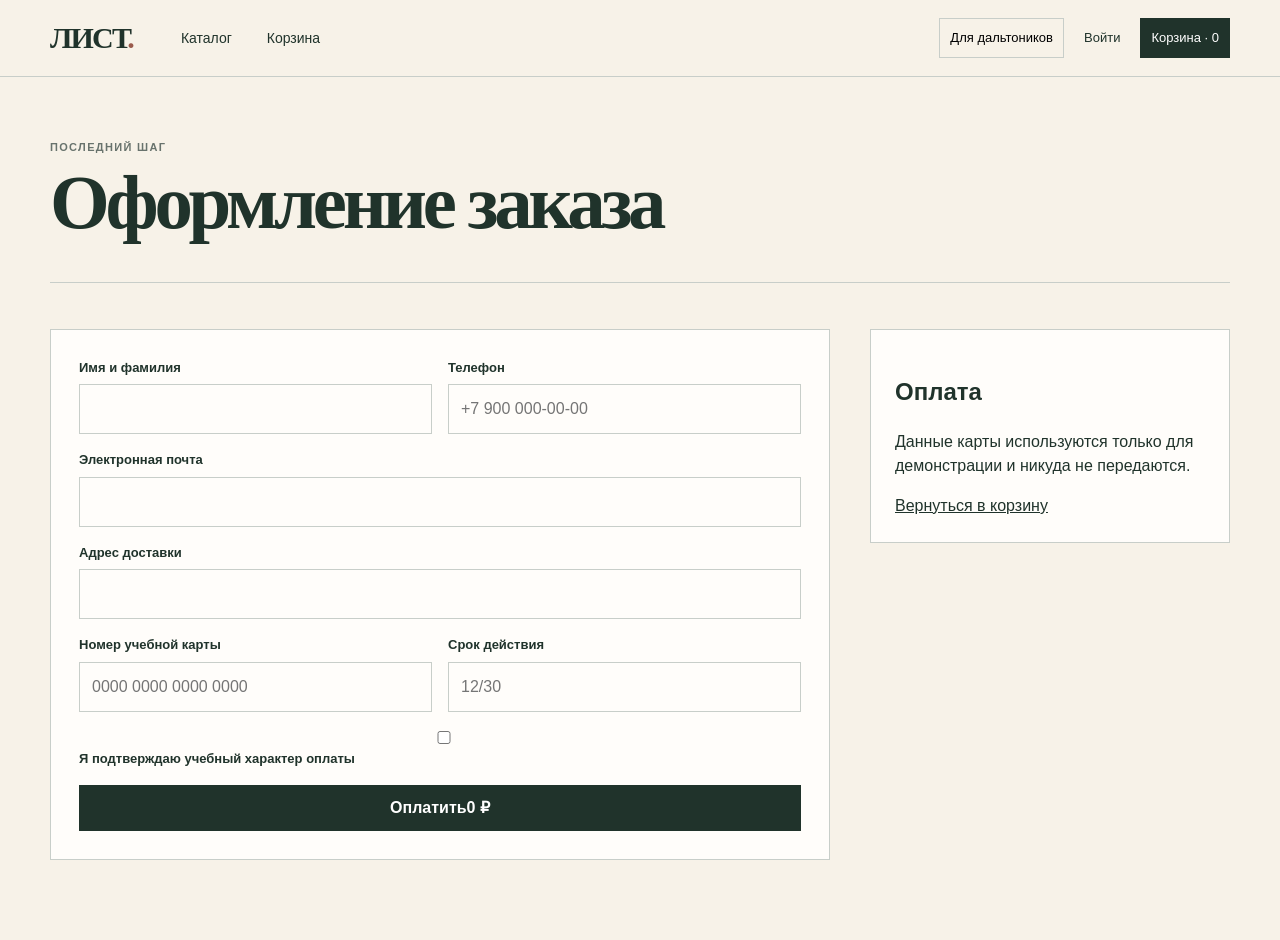
==== checkout.html @ 5b227c7c "Add files via upload" ====
<!doctype html><html lang="ru"><head><meta charset="utf-8"><meta name="viewport" content="width=device-width,initial-scale=1"><title>Оформление заказа — ЛИСТ</title><link rel="stylesheet" href="css/style.css"><script src="js/data.js" defer></script><script src="js/app.js" defer></script></head><body><header class="site-header"><div class="container header-inner"><a class="logo" href="index.html">ЛИСТ<span>.</span></a><nav class="main-nav"><ul class="main-menu"><li class="menu-item"><a class="menu-link" href="catalog.html">Каталог</a></li><li class="menu-item"><a class="menu-link" href="cart.html">Корзина</a></li></ul></nav><div class="header-actions"><button class="contrast-toggle" data-contrast type="button">◐</button><a data-user-link href="auth.html">Войти</a><a class="cart-link" href="cart.html">Корзина · <span data-cart-count>0</span></a></div></div></header><main class="container"><header class="page-head"><p class="eyebrow">Последний шаг</p><h1>Оформление заказа</h1></header><div class="forms-layout"><form class="form-card" data-checkout><div class="form-grid"><div class="field"><label for="name">Имя и фамилия</label><input id="name" name="name" required autocomplete="name"></div><div class="field"><label for="phone">Телефон</label><input id="phone" name="phone" type="tel" required autocomplete="tel" placeholder="+7 900 000-00-00"></div><div class="field span-2"><label for="email">Электронная почта</label><input id="email" name="email" type="email" required autocomplete="email"></div><div class="field span-2"><label for="address">Адрес доставки</label><input id="address" name="address" required autocomplete="street-address"></div><div class="field"><label for="card">Номер учебной карты</label><input id="card" name="card" inputmode="numeric" pattern="[0-9 ]{16,19}" required placeholder="0000 0000 0000 0000"></div><div class="field"><label for="expiry">Срок действия</label><input id="expiry" name="expiry" pattern="[0-9]{2}/[0-9]{2}" required placeholder="12/30"></div><div class="field span-2"><label><input type="checkbox" required> Я подтверждаю учебный характер оплаты</label></div><button class="button span-2" type="submit">Оплатить <span data-order-total>0 ₽</span></button></div></form><aside class="summary"><h2>Оплата</h2><p>Данные карты используются только для демонстрации и никуда не передаются.</p><a href="cart.html">Вернуться в корзину</a></aside><section class="success span-2" data-order-success hidden><h2>Заказ оплачен</h2><p>Номер заказа: <strong data-order-number></strong></p><a class="button" href="profile.html">Посмотреть заказ</a></section></div></main></body></html>
---- css/style.css ----
:root{--ink:#20332b;--muted:#68736d;--paper:#f7f2e8;--surface:#fffdfa;--line:#c8cec9;--accent:#9a5b4c;--green:#446b58;--focus:#b67b32;--radius:8px}*{box-sizing:border-box}[hidden]{display:none!important}html{scroll-behavior:smooth}body{margin:0;color:var(--ink);background:var(--paper);font:16px/1.5 Arial,sans-serif}a{color:inherit}button,input,select,textarea{font:inherit}button,a{transition:.2s ease}.skip-link{position:fixed;left:12px;top:-60px;z-index:100;padding:10px 16px;background:var(--ink);color:#fff}.skip-link:focus{top:12px}.container{width:min(1180px,calc(100% - 48px));margin-inline:auto}.site-header{position:relative;z-index:20;border-bottom:1px solid var(--line);background:var(--paper)}.header-inner{display:grid;grid-template-columns:auto 1fr auto;align-items:center;gap:34px;min-height:76px}.logo{font:900 30px Georgia,serif;letter-spacing:-.06em;text-decoration:none}.logo span{color:var(--accent)}.main-menu,.main-menu ul{margin:0;padding:0;list-style:none}.main-menu{display:flex;gap:7px}.menu-item{position:relative}.menu-link{display:block;padding:12px 14px;text-decoration:none;font-size:14px}.menu-item:hover>.menu-link,.menu-item:focus-within>.menu-link{color:#fff;background:var(--ink)}.submenu{position:absolute;left:0;top:100%;display:none;min-width:220px;padding:8px!important;border:1px solid var(--line);background:var(--surface);box-shadow:0 12px 30px #18181518}.menu-item:hover>.submenu,.menu-item:focus-within>.submenu{display:block}.submenu a{display:block;padding:9px 11px;text-decoration:none;font-size:14px}.submenu a:hover,.submenu a:focus-visible{background:#e9e4d8}.header-actions{display:flex;align-items:center;gap:9px}.header-actions a,.contrast-toggle{padding:9px 10px;border:1px solid transparent;background:transparent;text-decoration:none;font-size:13px;cursor:pointer}.header-actions .cart-link{color:#fff;background:var(--ink)}.contrast-toggle{border-color:var(--line)}:focus-visible{outline:3px solid var(--focus);outline-offset:3px}.eyebrow,.meta{margin:0 0 10px;color:var(--muted);font-size:11px;font-weight:700;letter-spacing:.12em;text-transform:uppercase}.hero{display:grid;grid-template-columns:1.4fr .6fr;gap:50px;align-items:end;padding:74px 0 56px}.hero h1,.page-head h1,.product-info h1{margin:0;font:700 clamp(48px,6vw,82px)/.97 Georgia,serif;letter-spacing:-.055em}.hero p:last-child{margin:0;font-size:18px}.section{padding:50px 0 76px;border-top:1px solid var(--line)}.section-head{display:flex;justify-content:space-between;align-items:end;gap:20px;margin-bottom:26px}.section-head h2,.auth-card h1,.admin-panel h1{margin:0;font:700 40px Georgia,serif}.text-link{font-weight:700;text-underline-offset:5px}.button{display:inline-flex;justify-content:center;align-items:center;min-height:44px;padding:10px 18px;border:1px solid var(--ink);color:#fff;background:var(--ink);font-weight:700;text-decoration:none;cursor:pointer}.button:hover,.button:focus-visible{border-color:var(--accent);background:var(--accent)}.button.secondary{color:var(--ink);background:transparent}.button.small{min-height:36px;padding:7px 12px;font-size:13px}.news-slider{position:relative}.slider-radio{position:absolute;width:1px;height:1px;opacity:0}.slides-window{overflow:hidden;border:1px solid var(--line);background:var(--surface)}.slides{display:flex;width:400%;transition:transform .55s ease}.slide{display:grid;grid-template-columns:1.25fr .75fr;width:25%;min-height:440px}.slide-copy{display:flex;flex-direction:column;align-items:flex-start;padding:clamp(32px,5vw,64px)}.slide-copy h3{margin:auto 0 18px;font:700 clamp(36px,5vw,62px)/.96 Georgia,serif;letter-spacing:-.04em}.slide-copy p:not(.eyebrow){max-width:560px;margin:0 0 24px}.slide-art{display:flex;align-items:flex-end;padding:32px;color:#fff;background:var(--slide)}.slide-art strong{font:700 clamp(40px,5vw,70px)/.9 Georgia,serif;letter-spacing:-.05em}.slider-controls{display:flex;justify-content:center;gap:9px;margin-top:16px}.slider-controls label{display:grid;place-items:center;width:44px;height:34px;border:1px solid var(--line);cursor:pointer}#news-1:checked~.slides-window .slides{transform:translateX(0)}#news-2:checked~.slides-window .slides{transform:translateX(-25%)}#news-3:checked~.slides-window .slides{transform:translateX(-50%)}#news-4:checked~.slides-window .slides{transform:translateX(-75%)}#news-1:checked~.slider-controls label[for=news-1],#news-2:checked~.slider-controls label[for=news-2],#news-3:checked~.slider-controls label[for=news-3],#news-4:checked~.slider-controls label[for=news-4]{color:#fff;background:var(--ink);border-color:var(--ink)}.catalog-grid{display:grid;grid-template-columns:repeat(3,minmax(0,1fr));gap:22px}.book-card{display:grid;grid-template-rows:300px auto;min-width:0;border:1px solid var(--line);background:var(--surface)}.book-cover{position:relative;display:flex;align-items:flex-end;padding:22px;color:#fff;background:var(--cover);text-decoration:none}.book-cover strong{font:700 36px/.94 Georgia,serif;letter-spacing:-.04em}.cover-number{position:absolute;left:22px;top:20px;font-size:12px}.badge{position:absolute;right:16px;top:16px;padding:5px 8px;color:var(--ink);background:#fff;font-size:10px;font-weight:700;text-transform:uppercase}.book-content{display:grid;padding:18px}.book-content h3{margin:0;font:700 23px Georgia,serif}.book-content h3 a{text-decoration:none}.book-content>p:not(.meta){margin:4px 0;color:var(--muted)}.book-buy{display:flex;justify-content:space-between;align-items:center;gap:12px;margin-top:16px}.page-head{padding:62px 0 42px;border-bottom:1px solid var(--line)}.page-head p{max-width:680px}.filters{display:grid;grid-template-columns:1.5fr 1fr 1fr;gap:14px;margin:28px 0}.field{display:grid;gap:7px}.field label{font-size:13px;font-weight:700}.field input,.field select,.field textarea{width:100%;padding:12px;border:1px solid var(--line);background:var(--surface)}.product-layout{display:grid;grid-template-columns:minmax(300px,.8fr) 1.2fr;gap:clamp(40px,8vw,100px);padding:64px 0}.product-cover{display:flex;min-height:590px;flex-direction:column;justify-content:space-between;padding:34px;color:#fff;background:var(--cover)}.product-cover strong{font:700 clamp(50px,6vw,78px)/.9 Georgia,serif}.product-info{align-self:center}.product-info>p:not(.eyebrow){font-size:18px}.product-author{color:var(--muted)}dl{margin:30px 0;border-top:1px solid var(--line)}dl div{display:grid;grid-template-columns:1fr 1fr;padding:12px 0;border-bottom:1px solid var(--line)}dt{color:var(--muted)}dd{margin:0}.product-action{display:flex;align-items:center;gap:28px}.product-action>strong{font-size:28px}.cart-layout{display:grid;grid-template-columns:1fr 320px;gap:32px;padding:44px 0 80px}.cart-row{display:grid;grid-template-columns:90px 1fr auto auto auto;align-items:center;gap:20px;padding:18px 0;border-bottom:1px solid var(--line)}.mini-cover{display:flex;align-items:flex-end;height:112px;padding:9px;color:#fff;background:var(--cover);font:700 13px Georgia,serif}.cart-row h3{margin:0;font:700 20px Georgia,serif}.cart-row p{margin:3px 0;color:var(--muted)}.quantity{display:flex;align-items:center;border:1px solid var(--line)}.quantity button,.icon-button{width:36px;height:36px;border:0;background:transparent;cursor:pointer}.summary{align-self:start;padding:24px;border:1px solid var(--line);background:var(--surface)}.summary-line{display:flex;justify-content:space-between;margin-bottom:20px;font-size:18px}.summary .button{width:100%}.empty{padding:70px 20px;text-align:center}.forms-layout{display:grid;grid-template-columns:1fr 360px;gap:40px;padding:46px 0 80px}.form-card,.auth-card,.admin-panel{padding:28px;border:1px solid var(--line);background:var(--surface)}.form-grid{display:grid;grid-template-columns:1fr 1fr;gap:16px}.span-2{grid-column:1/-1}.success{padding:70px 30px;text-align:center}.success h2{font:700 38px Georgia,serif}.auth-wrap{display:grid;place-items:center;min-height:calc(100vh - 150px);padding:50px 20px}.auth-card{width:min(500px,100%)}.auth-tabs{display:grid;grid-template-columns:1fr 1fr;margin:24px 0}.auth-tabs button{padding:12px;border:1px solid var(--line);background:transparent;cursor:pointer}.auth-tabs button.active{color:#fff;background:var(--ink)}.auth-card form{display:grid;gap:16px}.auth-help{margin-top:18px;color:var(--muted);font-size:13px}.profile-layout{display:grid;grid-template-columns:300px 1fr;gap:32px;padding:48px 0 80px}.profile-card{padding:26px;border:1px solid var(--line);background:var(--surface)}.order{display:grid;grid-template-columns:1fr auto auto;gap:25px;align-items:center;padding:18px 0;border-bottom:1px solid var(--line)}.order div{display:grid}.order span{color:var(--muted)}.admin-layout{display:grid;grid-template-columns:390px 1fr;gap:28px;padding:42px 0 80px}.admin-panel form{display:grid;gap:13px}.admin-row{display:grid;grid-template-columns:18px 1fr auto auto auto;gap:14px;align-items:center;padding:15px 0;border-bottom:1px solid var(--line)}.admin-row div{display:grid}.admin-row span{color:var(--muted);font-size:13px}.color-dot{width:16px;height:36px;background:var(--cover)}.link-button{border:0;background:transparent;text-decoration:underline;cursor:pointer}.danger{color:#a02f26}.not-found{display:grid;place-items:center;min-height:100vh;padding:30px;text-align:center;overflow:hidden}.error-book{position:relative;width:260px;height:170px;margin:auto}.book-page{position:absolute;bottom:0;width:50%;height:140px;border:2px solid var(--ink);background:var(--surface);transform-origin:bottom center;animation:page-wave 2.2s ease-in-out infinite}.book-page.left{left:0;transform:skewY(-8deg)}.book-page.right{right:0;transform:skewY(8deg);animation-delay:-1.1s}.error-code{position:absolute;inset:34px 0 auto;font:900 64px Georgia,serif}.not-found h1{font:700 44px Georgia,serif}.not-found p{max-width:520px}.toast{position:fixed;right:24px;bottom:24px;z-index:100;transform:translateY(100px);padding:13px 18px;color:#fff;background:var(--ink);opacity:0;transition:.3s}.toast.show{transform:translateY(0);opacity:1}.site-footer{border-top:1px solid var(--line)}.footer-inner{display:grid;grid-template-columns:auto 1fr auto;gap:30px;padding:30px 0 42px;font-size:14px}@keyframes page-wave{0%,100%{transform:skewY(-8deg) translateY(0)}50%{transform:skewY(-2deg) translateY(-10px)}}.colorblind-mode{--ink:#17242b;--muted:#45565e;--paper:#f7f4ea;--surface:#fff;--line:#6c7c83;--accent:#0072b2;--green:#0072b2;--focus:#e69f00}.colorblind-mode .button,.colorblind-mode .cart-link,.colorblind-mode .auth-tabs button.active{background:#0072b2;border-color:#0072b2}.colorblind-mode .book-card:nth-child(3n+1) .book-cover,.colorblind-mode .product-cover{background-color:#0072b2!important;background-image:repeating-linear-gradient(45deg,transparent 0 14px,rgba(255,255,255,.18) 14px 18px)}.colorblind-mode .book-card:nth-child(3n+2) .book-cover{background-color:#e69f00!important;background-image:repeating-linear-gradient(90deg,transparent 0 15px,rgba(23,36,43,.16) 15px 19px)}.colorblind-mode .book-card:nth-child(3n) .book-cover{background-color:#009e73!important;background-image:radial-gradient(rgba(255,255,255,.22) 1.5px,transparent 1.5px);background-size:14px 14px}.colorblind-mode .slide:nth-child(odd) .slide-art{background:#0072b2!important;background-image:repeating-linear-gradient(45deg,transparent 0 18px,rgba(255,255,255,.16) 18px 22px)}.colorblind-mode .slide:nth-child(even) .slide-art{background:#e69f00!important;background-image:repeating-linear-gradient(90deg,transparent 0 18px,rgba(23,36,43,.15) 18px 22px)}.colorblind-mode .mini-cover,.colorblind-mode .author-mark{background:#0072b2!important}.colorblind-mode .badge{border:2px solid var(--ink)}
@media(max-width:900px){.header-inner{grid-template-columns:auto 1fr}.main-nav{grid-column:1/-1;grid-row:2}.header-actions{position:absolute;right:24px;top:17px}.hero,.product-layout,.cart-layout,.forms-layout,.profile-layout,.admin-layout{grid-template-columns:1fr}.catalog-grid{grid-template-columns:repeat(2,minmax(0,1fr))}.slide{grid-template-columns:1fr}.slide-art{min-height:240px}.product-cover{min-height:480px}.summary{width:100%}}
@media(max-width:620px){.container{width:min(100% - 32px,1180px)}.site-header{padding-top:66px}.header-inner{display:block;min-height:auto}.logo{position:absolute;left:16px;top:19px}.header-actions{right:16px}.main-menu{display:grid;grid-template-columns:1fr 1fr}.menu-link{padding:10px 8px}.submenu{min-width:180px}.hero{grid-template-columns:1fr;padding:48px 0 38px}.hero h1,.page-head h1{font-size:44px}.section-head{align-items:start;flex-direction:column}.slide-copy{min-height:360px}.catalog-grid{grid-template-columns:1fr}.book-card{grid-template-columns:minmax(145px,.8fr) 1fr;grid-template-rows:minmax(245px,auto)}.book-cover strong{font-size:27px}.filters,.form-grid{grid-template-columns:1fr}.span-2{grid-column:auto}.cart-row{grid-template-columns:76px 1fr auto}.cart-row .quantity{grid-column:2}.cart-row>strong{grid-column:3;grid-row:2}.cart-row .icon-button{grid-column:3;grid-row:1}.product-layout{padding-top:28px}.product-cover{min-height:390px}.admin-row{grid-template-columns:16px 1fr auto}.admin-row>strong{grid-column:2}.footer-inner{grid-template-columns:1fr}.order{grid-template-columns:1fr auto}.order>strong{grid-column:2}.not-found h1{font-size:36px}}
@media(prefers-reduced-motion:reduce){*{scroll-behavior:auto!important;transition:none!important;animation:none!important}}

.registration-layout{min-height:calc(100vh - 76px);display:grid;grid-template-columns:.85fr 1.15fr}.registration-intro{padding:80px 7vw;color:#fff;background:var(--green)}.registration-intro .eyebrow{color:#e6eee9}.registration-intro h1{max-width:520px;margin:100px 0 24px;font:700 clamp(42px,5vw,66px)/1.02 Georgia,serif}.registration-intro p:last-child{max-width:490px;font-size:19px}.registration-panel{width:min(680px,90%);margin:44px auto;padding:38px;border:1px solid var(--line);border-radius:18px;background:var(--surface);box-shadow:0 18px 45px #20332b14}.registration-form>label{display:block;margin:16px 0;font-weight:700}.registration-form h2{font:700 34px Georgia,serif}.registration-form input,.registration-form select,.registration-form textarea{display:block;width:100%;margin-top:7px;padding:12px 13px;border:1px solid var(--line);border-radius:8px;color:inherit;background:#fff}.registration-form fieldset{margin:18px 0;padding:14px;border:1px solid var(--line);border-radius:10px}.registration-form legend{padding:0 7px;font-weight:700}.registration-form .choice{display:inline-flex;align-items:center;gap:8px;margin:6px 20px 6px 0;font-weight:400}.registration-form .choice input{width:auto;margin:0}.registration-actions{display:flex;gap:12px;margin-top:24px}.authors-grid{display:grid;grid-template-columns:1fr 1fr;gap:20px}.author-card{display:grid;grid-template-columns:110px 1fr;gap:24px;padding:26px;border:1px solid var(--line);border-radius:var(--radius);background:var(--surface)}.author-mark{display:grid;place-items:center;width:110px;height:140px;color:#fff;background:var(--green);font:700 32px Georgia,serif}.author-card h2{margin:0 0 8px;font:700 27px Georgia,serif}.author-card p:not(.meta){color:var(--muted)}
@media(max-width:800px){.registration-layout{grid-template-columns:1fr}.registration-intro{padding:38px 24px}.registration-intro h1{margin:45px 0 20px}.registration-panel{margin:26px auto;padding:24px}.authors-grid{grid-template-columns:1fr}}
@media(max-width:520px){.registration-actions{flex-direction:column}.author-card{grid-template-columns:76px 1fr}.author-mark{width:76px;height:100px;font-size:24px}}
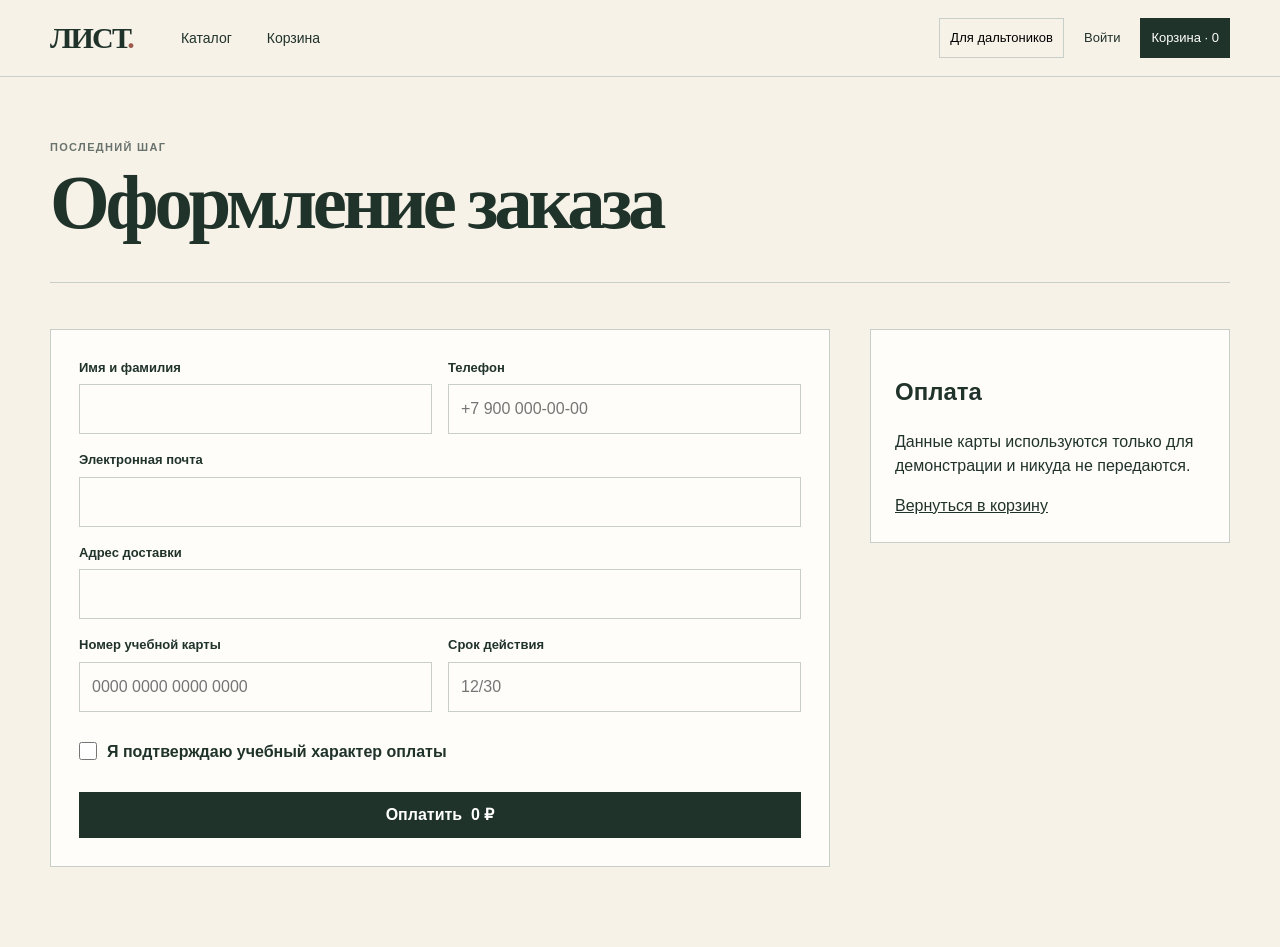
==== commit 01ea6400: "фиксы моб версии" ====
--- a/checkout.html
+++ b/checkout.html
@@ -1 +1 @@
-<!doctype html><html lang="ru"><head><meta charset="utf-8"><meta name="viewport" content="width=device-width,initial-scale=1"><title>Оформление заказа — ЛИСТ</title><link rel="stylesheet" href="css/style.css"><script src="js/data.js" defer></script><script src="js/app.js" defer></script></head><body><header class="site-header"><div class="container header-inner"><a class="logo" href="index.html">ЛИСТ<span>.</span></a><nav class="main-nav"><ul class="main-menu"><li class="menu-item"><a class="menu-link" href="catalog.html">Каталог</a></li><li class="menu-item"><a class="menu-link" href="cart.html">Корзина</a></li></ul></nav><div class="header-actions"><button class="contrast-toggle" data-contrast type="button">◐</button><a data-user-link href="auth.html">Войти</a><a class="cart-link" href="cart.html">Корзина · <span data-cart-count>0</span></a></div></div></header><main class="container"><header class="page-head"><p class="eyebrow">Последний шаг</p><h1>Оформление заказа</h1></header><div class="forms-layout"><form class="form-card" data-checkout><div class="form-grid"><div class="field"><label for="name">Имя и фамилия</label><input id="name" name="name" required autocomplete="name"></div><div class="field"><label for="phone">Телефон</label><input id="phone" name="phone" type="tel" required autocomplete="tel" placeholder="+7 900 000-00-00"></div><div class="field span-2"><label for="email">Электронная почта</label><input id="email" name="email" type="email" required autocomplete="email"></div><div class="field span-2"><label for="address">Адрес доставки</label><input id="address" name="address" required autocomplete="street-address"></div><div class="field"><label for="card">Номер учебной карты</label><input id="card" name="card" inputmode="numeric" pattern="[0-9 ]{16,19}" required placeholder="0000 0000 0000 0000"></div><div class="field"><label for="expiry">Срок действия</label><input id="expiry" name="expiry" pattern="[0-9]{2}/[0-9]{2}" required placeholder="12/30"></div><div class="field span-2"><label><input type="checkbox" required> Я подтверждаю учебный характер оплаты</label></div><button class="button span-2" type="submit">Оплатить <span data-order-total>0 ₽</span></button></div></form><aside class="summary"><h2>Оплата</h2><p>Данные карты используются только для демонстрации и никуда не передаются.</p><a href="cart.html">Вернуться в корзину</a></aside><section class="success span-2" data-order-success hidden><h2>Заказ оплачен</h2><p>Номер заказа: <strong data-order-number></strong></p><a class="button" href="profile.html">Посмотреть заказ</a></section></div></main></body></html>
+<!doctype html><html lang="ru"><head><meta charset="utf-8"><meta name="viewport" content="width=device-width,initial-scale=1"><title>Оформление заказа — ЛИСТ</title><link rel="stylesheet" href="css/style.css"><script src="js/data.js" defer></script><script src="js/app.js" defer></script></head><body><header class="site-header"><div class="container header-inner"><a class="logo" href="index.html">ЛИСТ<span>.</span></a><nav class="main-nav"><ul class="main-menu"><li class="menu-item"><a class="menu-link" href="catalog.html">Каталог</a></li><li class="menu-item"><a class="menu-link" href="cart.html">Корзина</a></li></ul></nav><div class="header-actions"><button class="contrast-toggle" data-contrast type="button">◐</button><a data-user-link href="auth.html">Войти</a><a class="cart-link" href="cart.html">Корзина · <span data-cart-count>0</span></a></div></div></header><main class="container"><header class="page-head"><p class="eyebrow">Последний шаг</p><h1>Оформление заказа</h1></header><div class="forms-layout"><form class="form-card" data-checkout><div class="form-grid"><div class="field"><label for="name">Имя и фамилия</label><input id="name" name="name" required autocomplete="name"></div><div class="field"><label for="phone">Телефон</label><input id="phone" name="phone" type="tel" required autocomplete="tel" placeholder="+7 900 000-00-00"></div><div class="field span-2"><label for="email">Электронная почта</label><input id="email" name="email" type="email" required autocomplete="email"></div><div class="field span-2"><label for="address">Адрес доставки</label><input id="address" name="address" required autocomplete="street-address"></div><div class="field"><label for="card">Номер учебной карты</label><input id="card" name="card" inputmode="numeric" pattern="[0-9 ]{16,19}" required placeholder="0000 0000 0000 0000"></div><div class="field"><label for="expiry">Срок действия</label><input id="expiry" name="expiry" pattern="[0-9]{2}/[0-9]{2}" required placeholder="12/30"></div><label class="payment-consent span-2"><input type="checkbox" required><span>Я подтверждаю учебный характер оплаты</span></label><button class="button checkout-submit span-2" type="submit"><span>Оплатить</span><span data-order-total>0 ₽</span></button></div></form><aside class="summary"><h2>Оплата</h2><p>Данные карты используются только для демонстрации и никуда не передаются.</p><a href="cart.html">Вернуться в корзину</a></aside><section class="success span-2" data-order-success hidden><h2>Заказ оплачен</h2><p>Номер заказа: <strong data-order-number></strong></p><a class="button" href="profile.html">Посмотреть заказ</a></section></div></main></body></html>
--- a/css/style.css
+++ b/css/style.css
@@ -6,3 +6,22 @@
 .registration-layout{min-height:calc(100vh - 76px);display:grid;grid-template-columns:.85fr 1.15fr}.registration-intro{padding:80px 7vw;color:#fff;background:var(--green)}.registration-intro .eyebrow{color:#e6eee9}.registration-intro h1{max-width:520px;margin:100px 0 24px;font:700 clamp(42px,5vw,66px)/1.02 Georgia,serif}.registration-intro p:last-child{max-width:490px;font-size:19px}.registration-panel{width:min(680px,90%);margin:44px auto;padding:38px;border:1px solid var(--line);border-radius:18px;background:var(--surface);box-shadow:0 18px 45px #20332b14}.registration-form>label{display:block;margin:16px 0;font-weight:700}.registration-form h2{font:700 34px Georgia,serif}.registration-form input,.registration-form select,.registration-form textarea{display:block;width:100%;margin-top:7px;padding:12px 13px;border:1px solid var(--line);border-radius:8px;color:inherit;background:#fff}.registration-form fieldset{margin:18px 0;padding:14px;border:1px solid var(--line);border-radius:10px}.registration-form legend{padding:0 7px;font-weight:700}.registration-form .choice{display:inline-flex;align-items:center;gap:8px;margin:6px 20px 6px 0;font-weight:400}.registration-form .choice input{width:auto;margin:0}.registration-actions{display:flex;gap:12px;margin-top:24px}.authors-grid{display:grid;grid-template-columns:1fr 1fr;gap:20px}.author-card{display:grid;grid-template-columns:110px 1fr;gap:24px;padding:26px;border:1px solid var(--line);border-radius:var(--radius);background:var(--surface)}.author-mark{display:grid;place-items:center;width:110px;height:140px;color:#fff;background:var(--green);font:700 32px Georgia,serif}.author-card h2{margin:0 0 8px;font:700 27px Georgia,serif}.author-card p:not(.meta){color:var(--muted)}
 @media(max-width:800px){.registration-layout{grid-template-columns:1fr}.registration-intro{padding:38px 24px}.registration-intro h1{margin:45px 0 20px}.registration-panel{margin:26px auto;padding:24px}.authors-grid{grid-template-columns:1fr}}
 @media(max-width:520px){.registration-actions{flex-direction:column}.author-card{grid-template-columns:76px 1fr}.author-mark{width:76px;height:100px;font-size:24px}}
+
+/* Компактная мобильная шапка */
+@media(max-width:620px){
+  .site-header{padding-top:0}
+  .header-inner{display:grid;grid-template-columns:1fr;gap:12px;min-height:0;padding:14px 0}
+  .logo{position:static;grid-column:1;grid-row:1;justify-self:start;font-size:29px}
+  .header-actions{position:static;grid-column:1;grid-row:2;display:grid;grid-template-columns:minmax(0,1fr) auto auto;gap:7px;width:100%}
+  .header-actions a,.header-actions .link-button,.contrast-toggle{display:flex;align-items:center;justify-content:center;min-height:40px;padding:8px 10px;border:1px solid var(--line);font-size:12px;line-height:1.15;white-space:nowrap}
+  .contrast-toggle{overflow:hidden;text-overflow:ellipsis}
+  .header-actions .cart-link{padding-inline:12px}
+  .main-nav{grid-column:1;grid-row:3;width:100%}
+  .main-menu{display:grid;grid-template-columns:1fr 1fr;gap:7px}
+  .menu-item{min-width:0}
+  .menu-link{display:flex;align-items:center;justify-content:center;min-height:46px;padding:10px 8px;border:1px solid var(--line);background:var(--surface);font-size:14px;text-align:center}
+  .submenu{left:0;right:auto;min-width:190px;max-width:calc(100vw - 32px)}
+  .menu-item:nth-child(even) .submenu{left:auto;right:0}
+}
+
+.book-cover strong,.product-cover strong,.mini-cover{max-width:100%;overflow-wrap:anywhere;word-break:break-word;hyphens:auto}.payment-consent{display:flex;align-items:flex-start;gap:10px;padding:12px 0;font-weight:700}.payment-consent input{flex:0 0 auto;width:18px;height:18px;margin:2px 0 0}.checkout-submit{gap:.55em}
